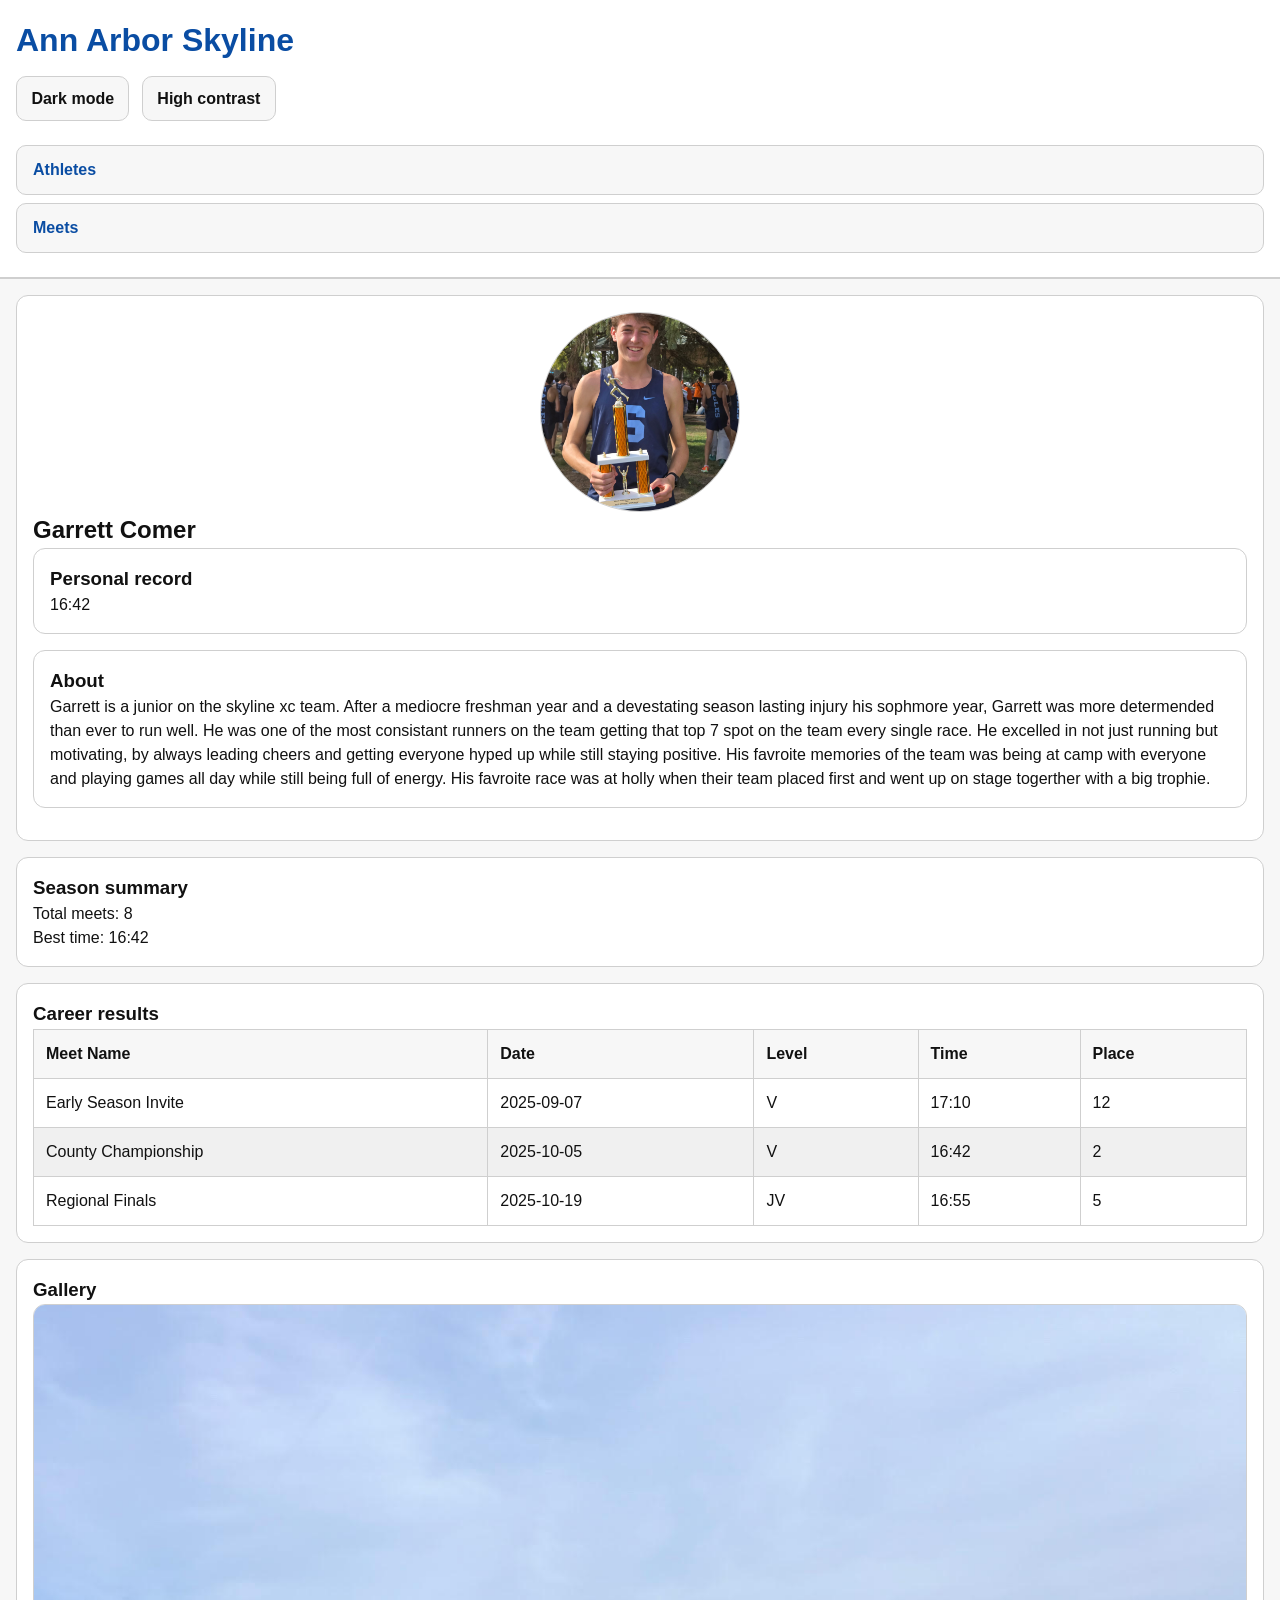
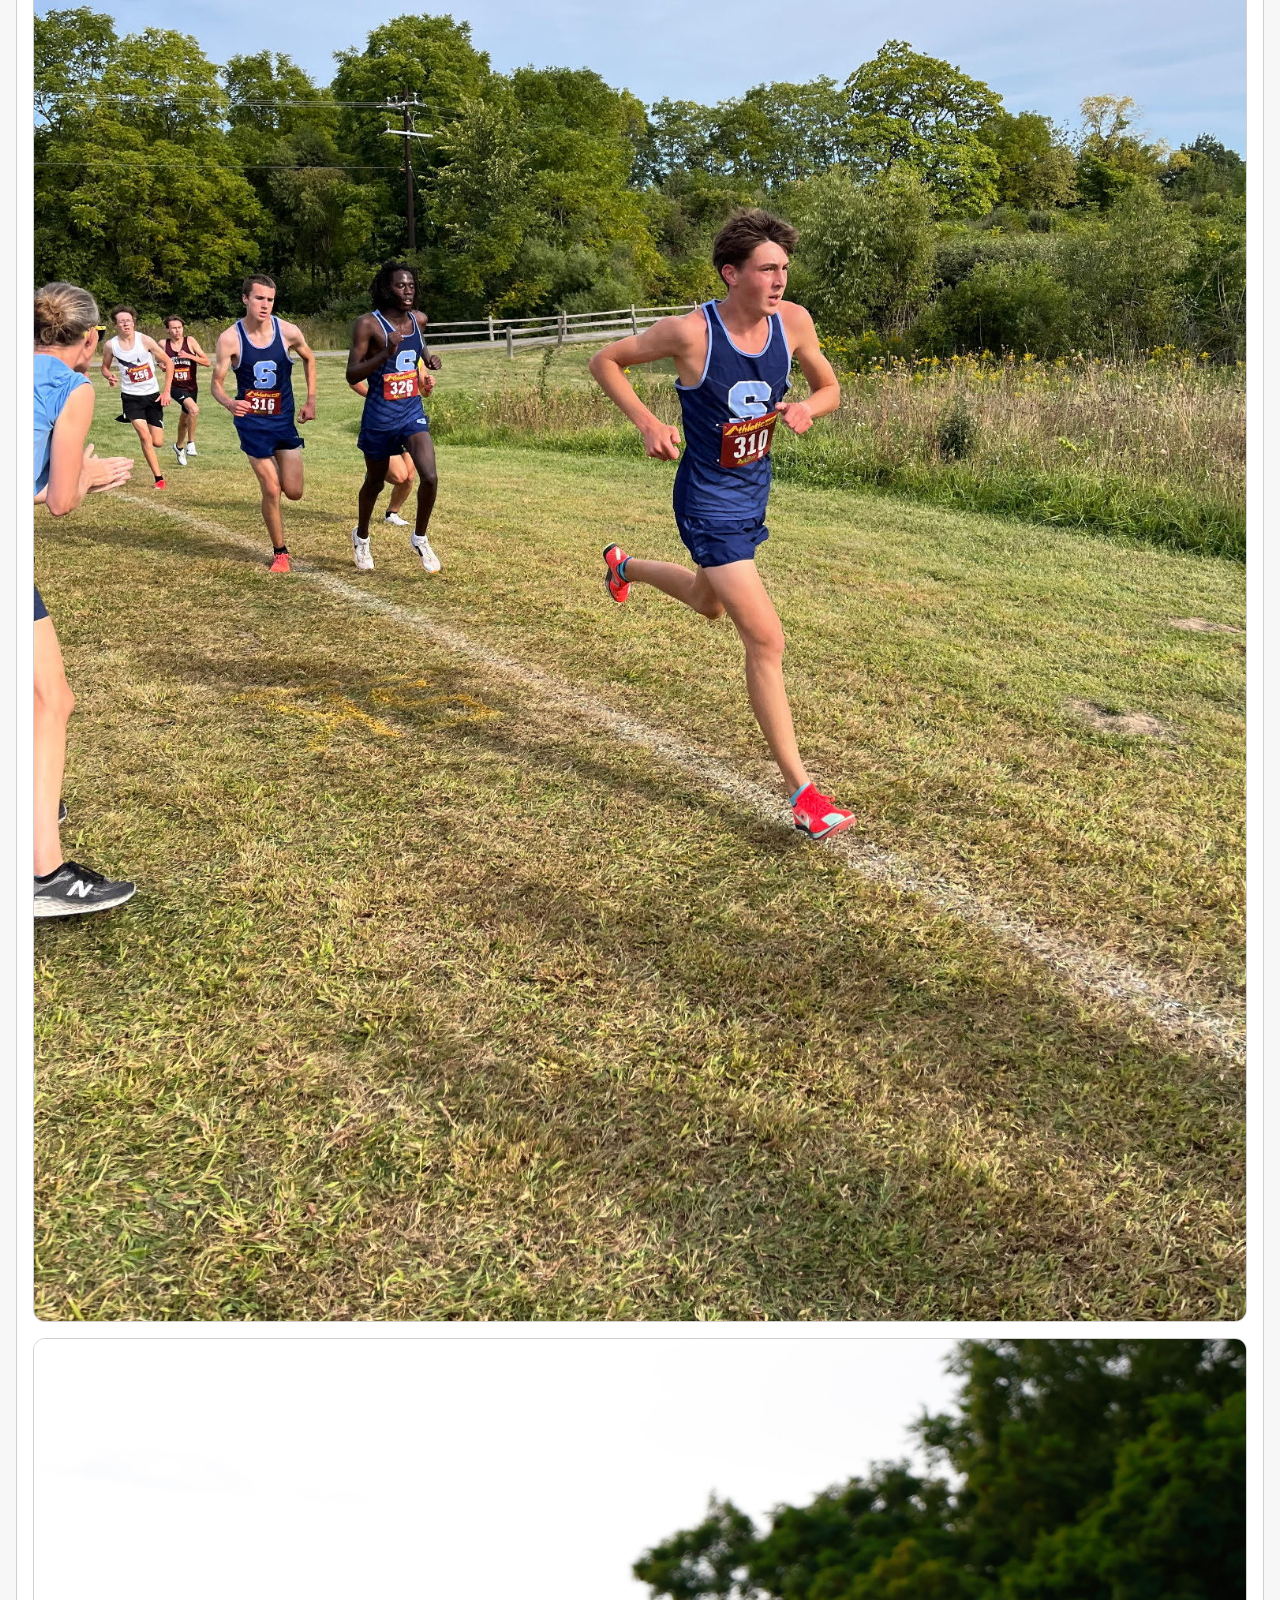
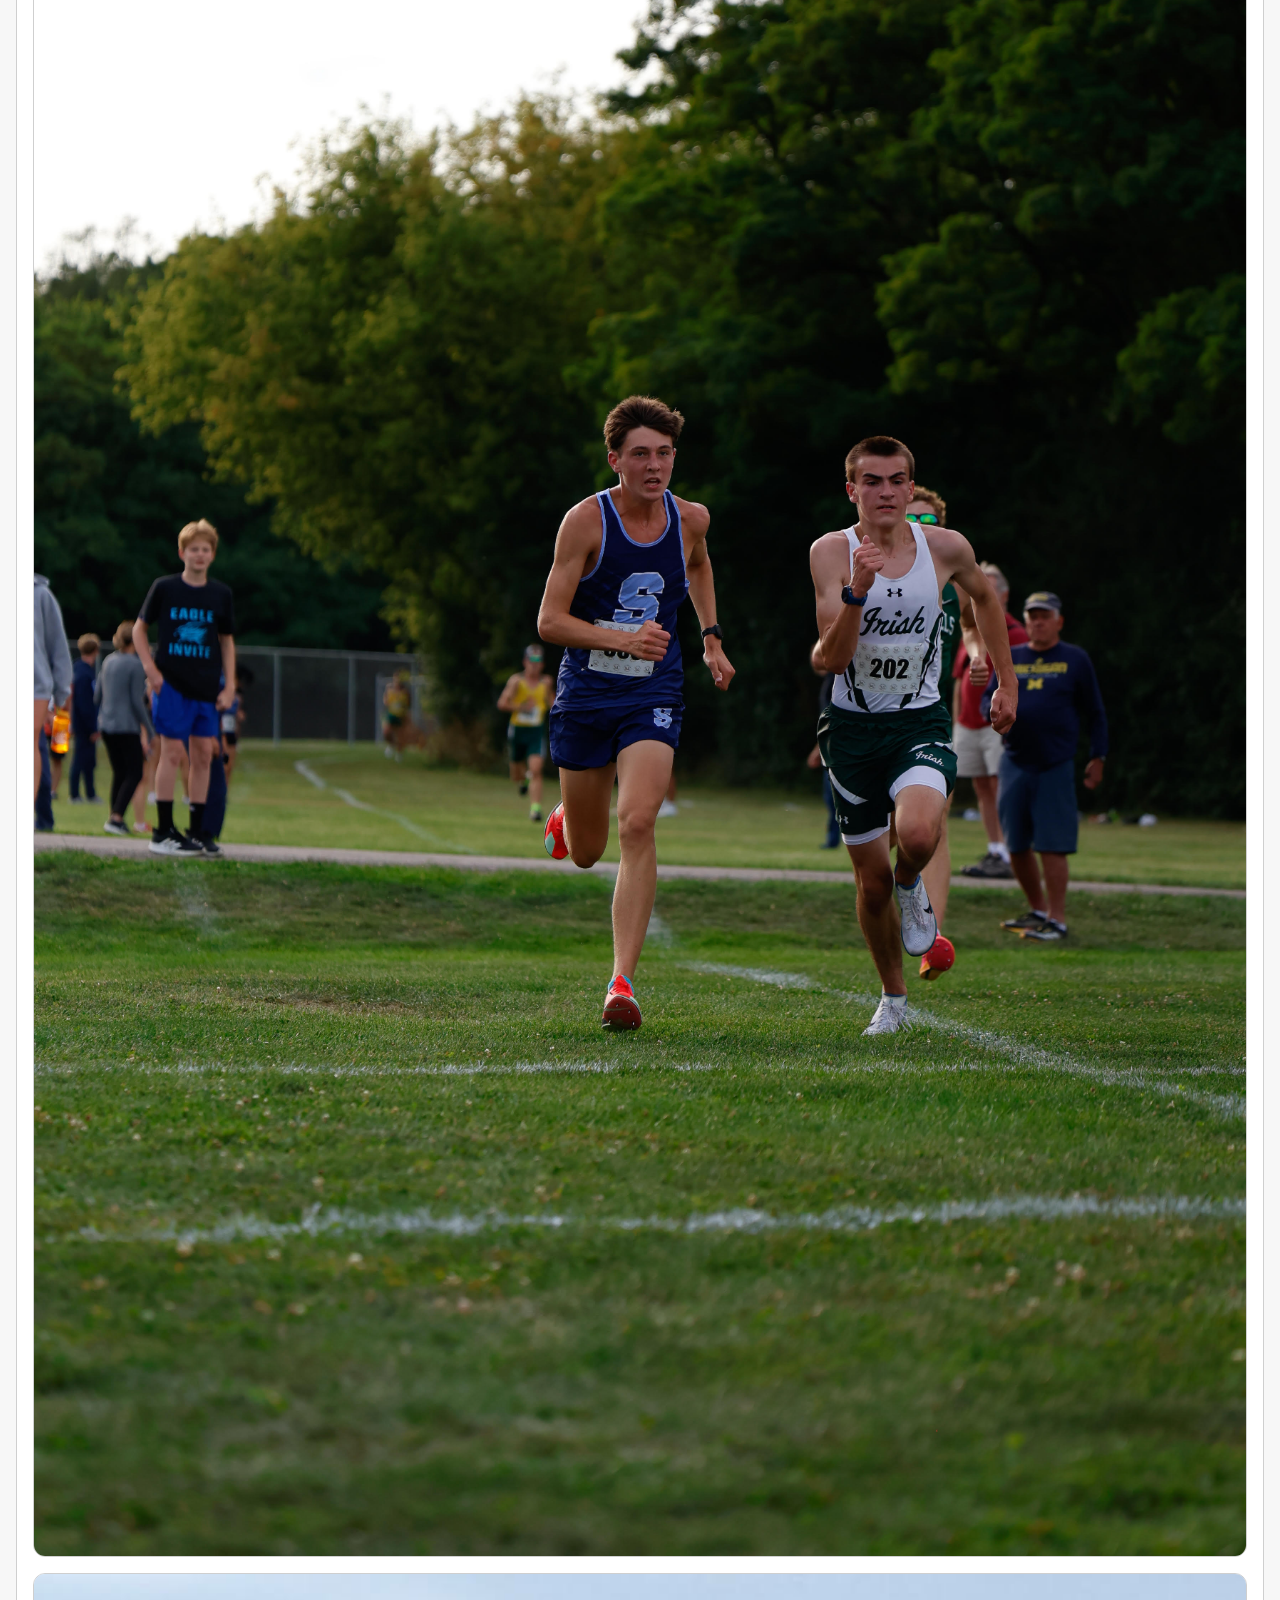
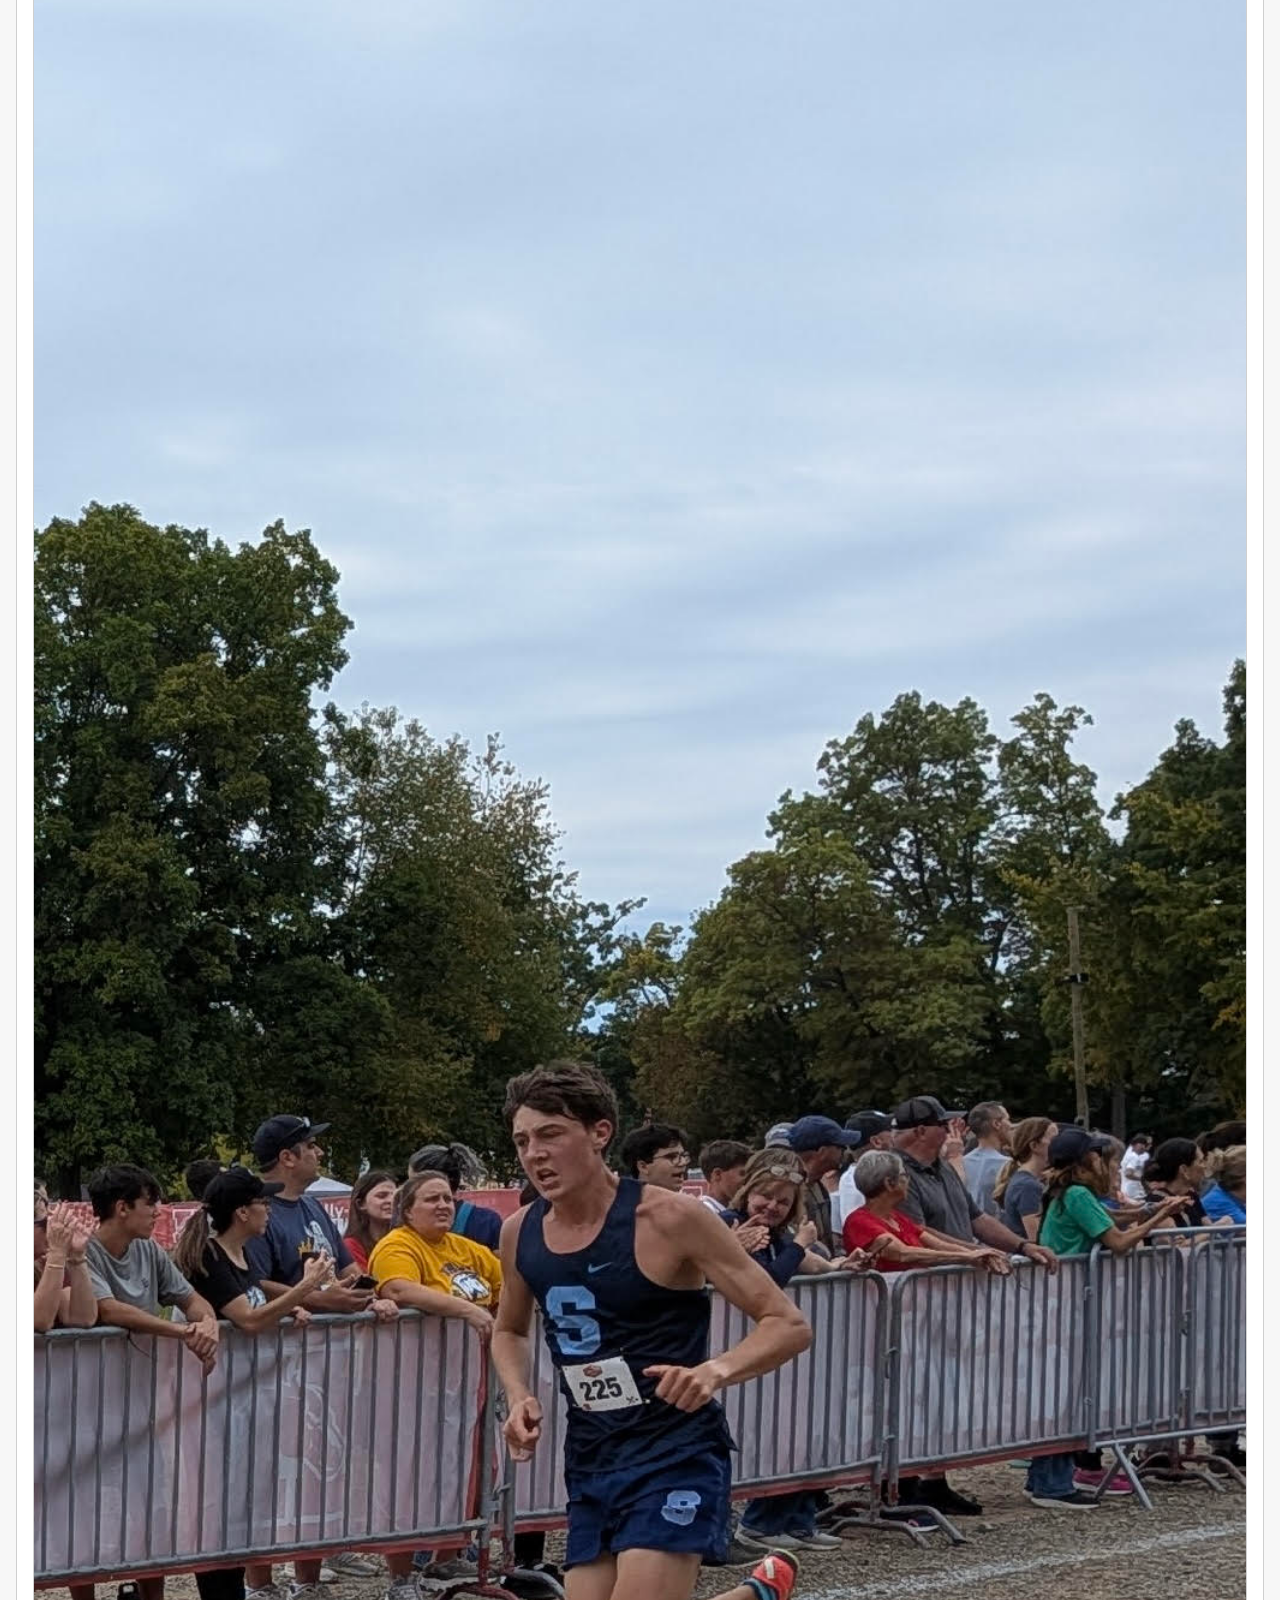
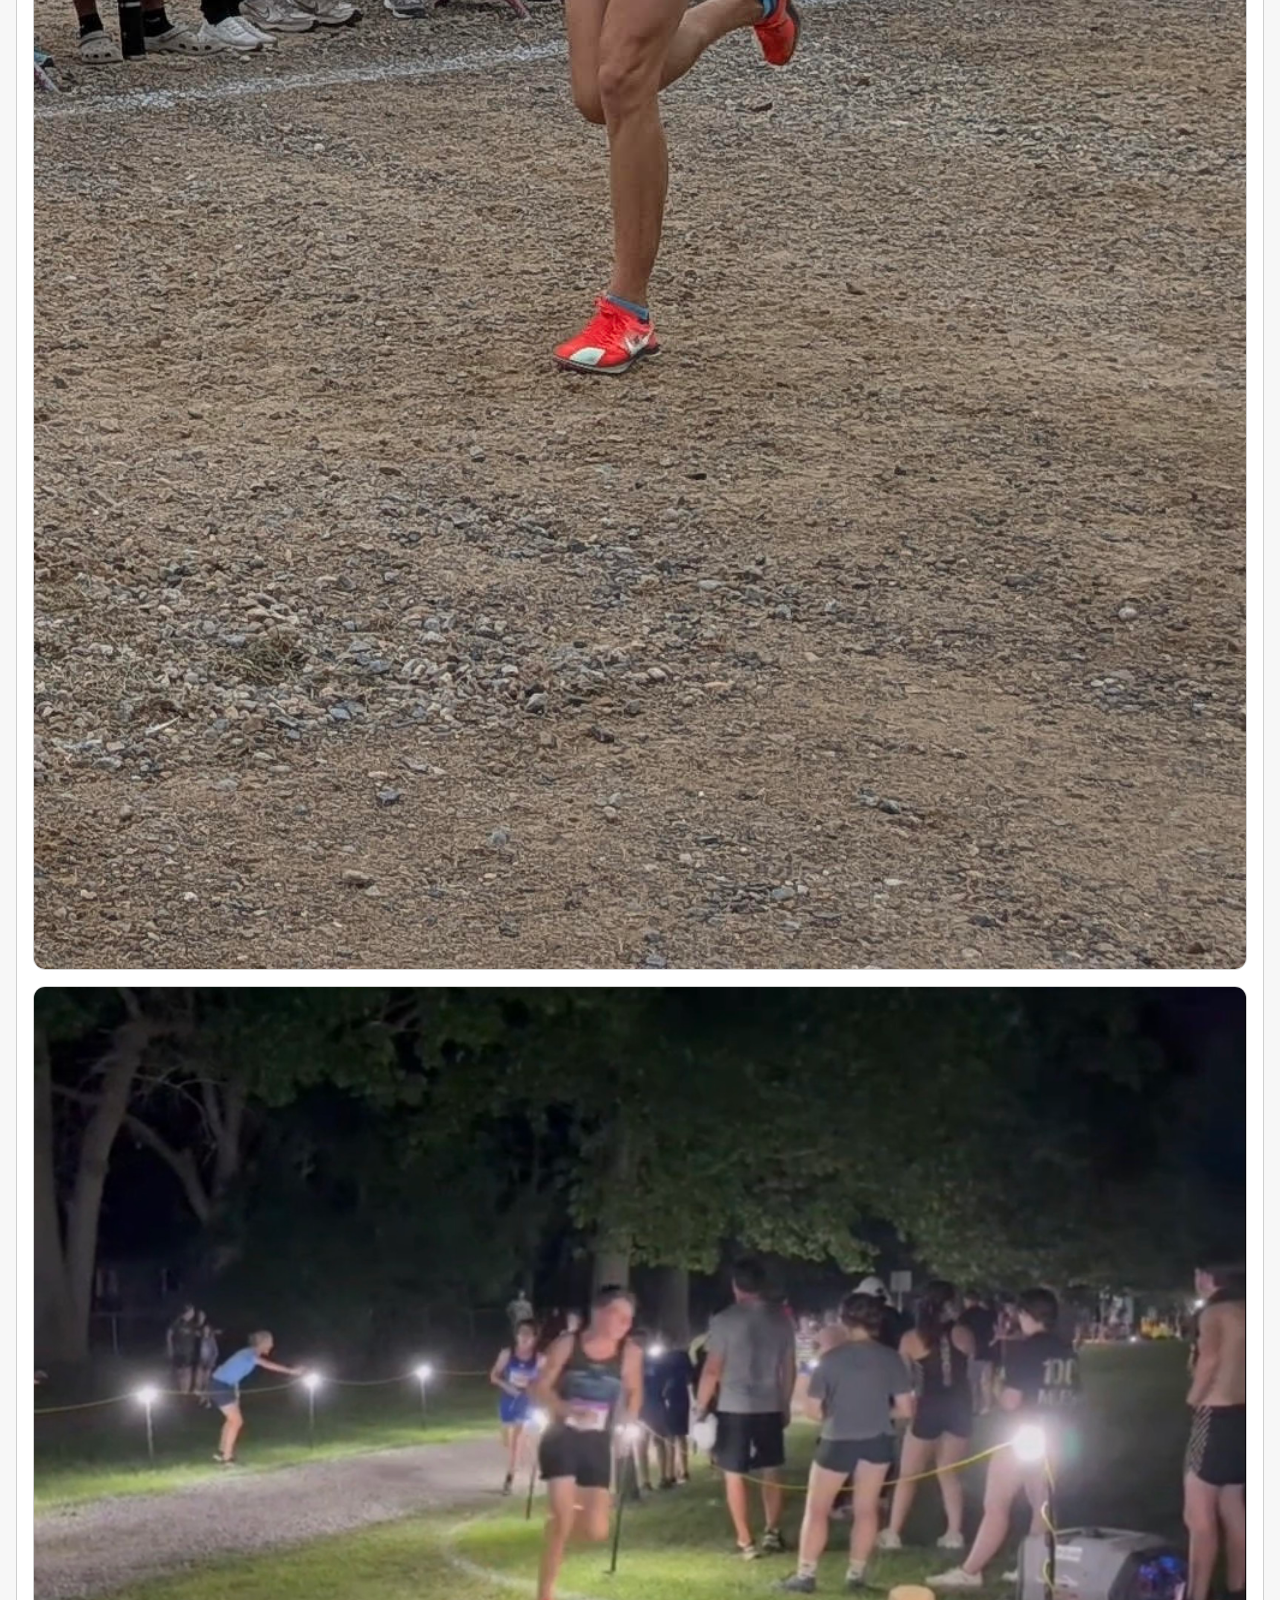
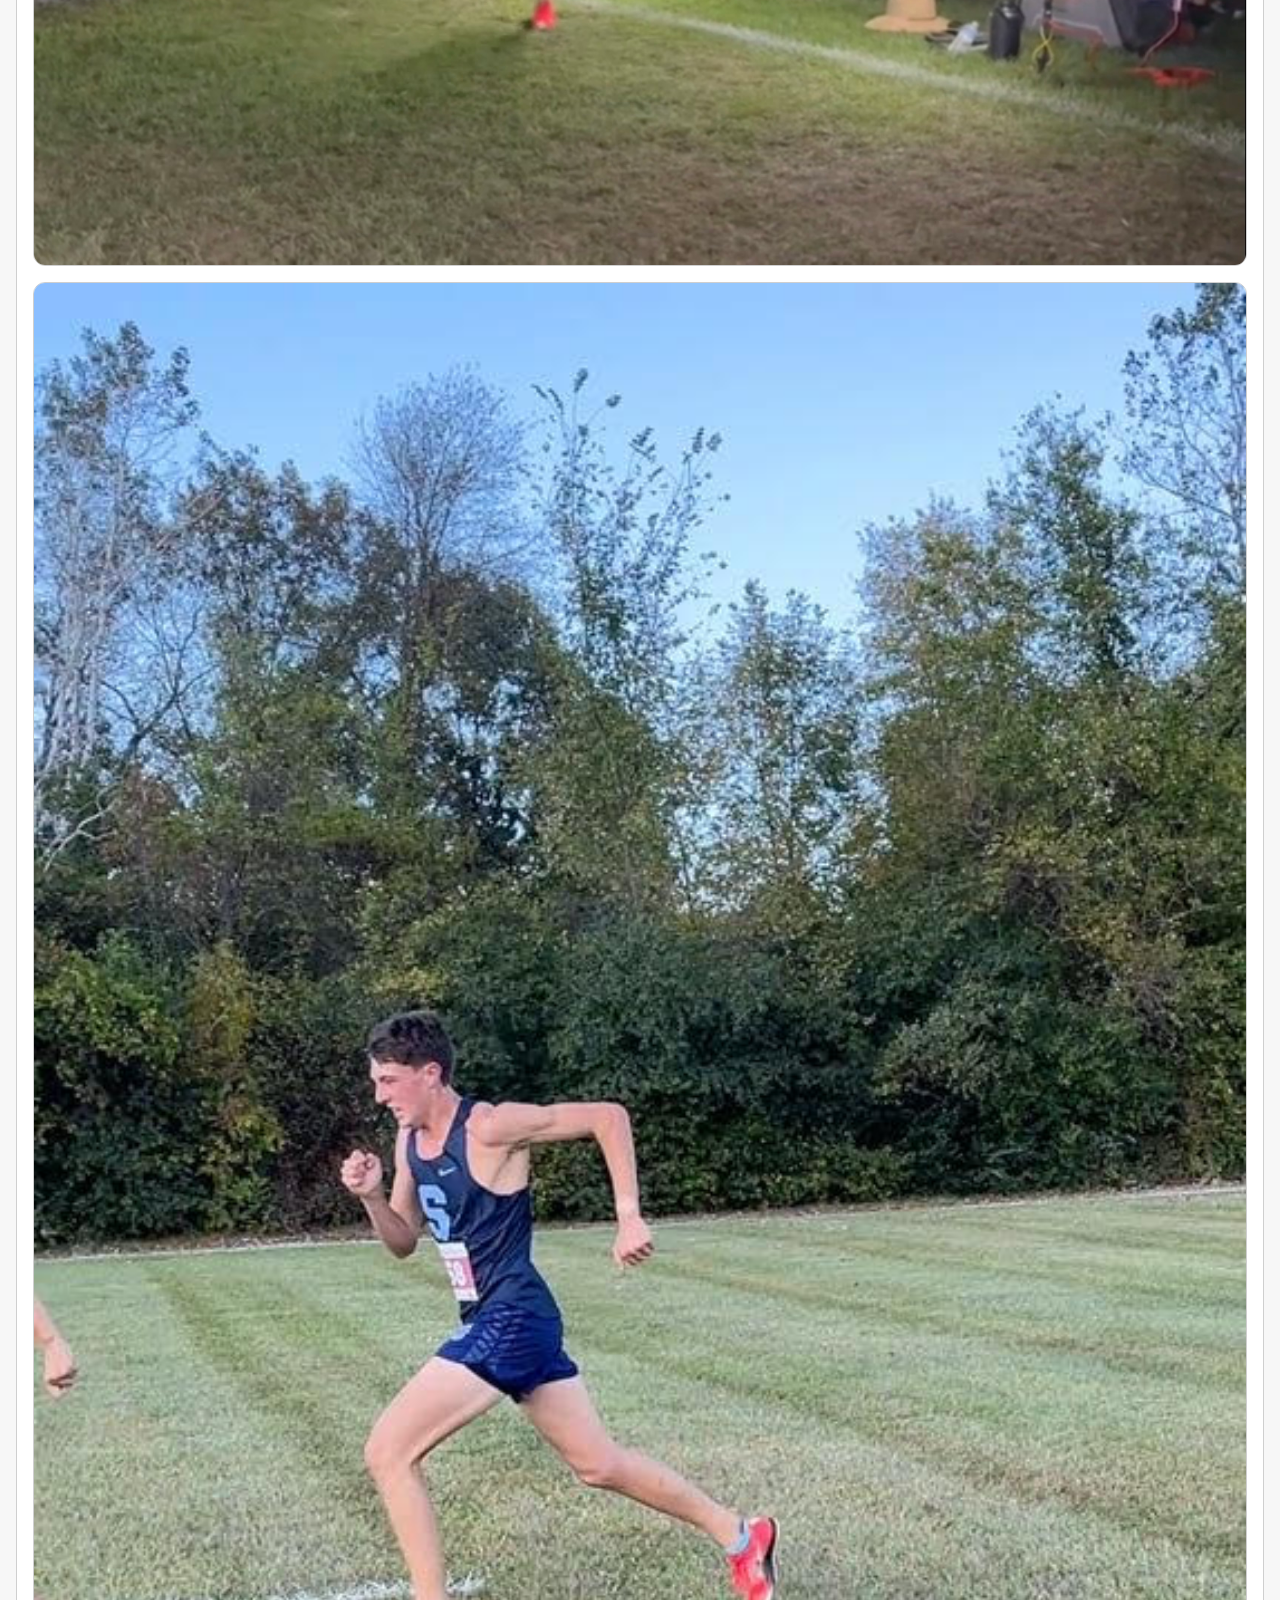
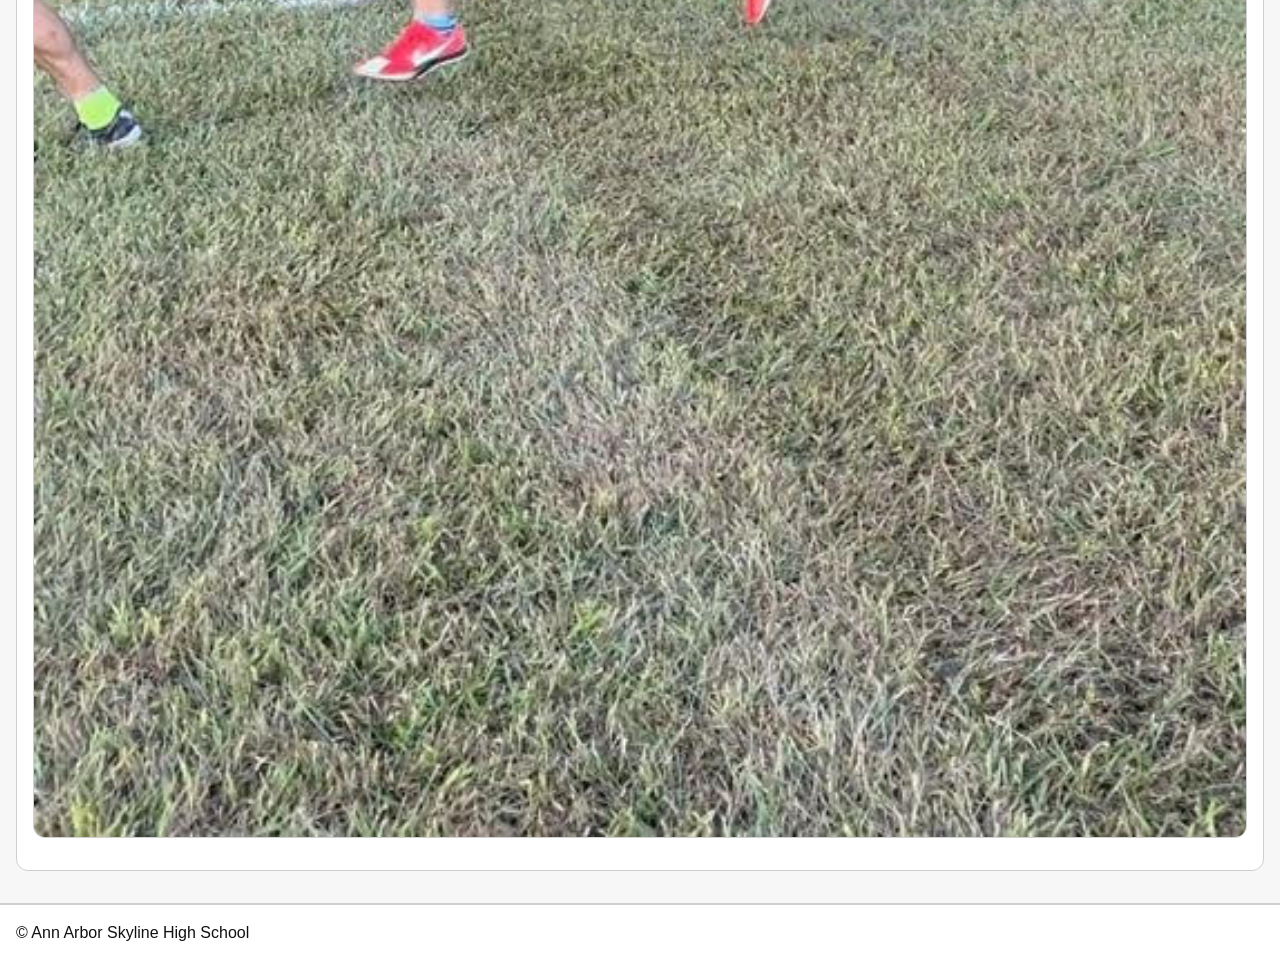
==== athlete.html @ 5687ffa0 "Initial commit" ====
<!doctype html>
<html lang="en">
  <head>
    <meta charset="utf-8" />
    <meta name="viewport" content="width=device-width,initial-scale=1" />
    <title>Ann Arbor Skyline — Garrett Comer</title>
    <link rel="stylesheet" href="css/reset.css" />
    <link rel="stylesheet" href="css/style.css" />
  </head>

  <body>
    <div class="page">
      <header>
        <input type="checkbox" id="dark-mode-toggle" class="theme-toggle" />
        <input type="checkbox" id="contrast-toggle" class="theme-toggle" />

        <h1><a href="index.html">Ann Arbor Skyline</a></h1>

        <div class="toggle-bar">
          <label for="dark-mode-toggle">Dark mode</label>
          <label for="contrast-toggle">High contrast</label>
        </div>

        <nav aria-label="Primary navigation">
          <ul>
            <li><a href="mainAthletes.html">Athletes</a></li>
            <li><a href="mainMeets.html">Meets</a></li>
          </ul>
        </nav>
      </header>

      <main>
        <section>
          <figure class="profile-photo">
            <img src="images/coverPhoto.jpg" alt="Profile photo of Garrett Comer" width="200"/>
          </figure>

          <h2>Garrett Comer</h2>

          <section>
            <h3>Personal record</h3>
            <p>16:42</p>
          </section>

          <section>
            <h3>About</h3>
            <p>
              Garrett is a junior on the skyline xc team. After a mediocre freshman year and a devestating season lasting injury his sophmore year, 
              Garrett was more determended than ever to run well. He was one of the most consistant runners on the team getting that top 7 spot on the 
              team every single race. He excelled in not just running but motivating, by always leading cheers and getting everyone hyped up while still 
              staying positive. His favroite memories of the team was being at camp with everyone and playing games all day while still being full of energy. 
              His favroite race was at holly when their team placed first and went up on stage togerther with a big trophie.
            </p>
          </section>
        </section>

        <section>
          <h3>Season summary</h3>

          <p>Total meets: 8</p>
          <p>Best time: 16:42</p>
        </section>

        <section>
          <h3>Career results</h3>

          <div class="table-wrap">
            <table>
              <thead>
                <tr>
                  <th scope="col">Meet Name</th>
                  <th scope="col">Date</th>
                  <th scope="col">Level</th>
                  <th scope="col">Time</th>
                  <th scope="col">Place</th>
                </tr>
              </thead>

              <tbody>
                <tr>
                  <td>Early Season Invite</td>
                  <td>2025-09-07</td>
                  <td>V</td>
                  <td>17:10</td>
                  <td>12</td>
                </tr>
                <tr>
                  <td>County Championship</td>
                  <td>2025-10-05</td>
                  <td>V</td>
                  <td>16:42</td>
                  <td>2</td>
                </tr>
                <tr>
                  <td>Regional Finals</td>
                  <td>2025-10-19</td>
                  <td>JV</td>
                  <td>16:55</td>
                  <td>5</td>
                </tr>
              </tbody>
            </table>
          </div>
        </section>

        <section>
          <h3>Gallery</h3>

          <ul class="gallery-list">
            <li><img src="images/galleryPic1.jpg" alt="Gallery image 1" width="200"/></li>
            <li><img src="images/galleryPic2.jpg" alt="Gallery image 2" width="200"/></li>
            <li><img src="images/galleryPic3.jpg" alt="Gallery image 3" width="200"/></li>
            <li><img src="images/galleryPic4.jpg" alt="Gallery image 4" width="200"/></li>
            <li><img src="images/galleryPic5.jpg" alt="Gallery image 5" width="200"/></li>
          </ul>
        </section>
      </main>

      <footer>
        <p>&copy; Ann Arbor Skyline High School</p>
      </footer>
    </div>
  </body>
</html>
---- css/style.css ----
/* default color variables */
:root {
  --bg-color: #f7f7f7;
  --card-color: #ffffff;
  --text-color: #111111;
  --accent-color: #0a4da3;
  --border-color: #cfcfcf;
}

* {
  box-sizing: border-box;
}

body {
  margin: 0;
  font-family: Arial, Helvetica, sans-serif;
  background-color: #eaeaea;
  color: #111111;
  line-height: 1.5;
}

.page {
  background-color: var(--bg-color);
  color: var(--text-color);
  min-height: 100vh;
}

/* hidden checkboxes */
.theme-toggle {
  position: absolute;
  left: -9999px;
}

/* dark mode variables */
.page:has(#dark-mode-toggle:checked) {
  --bg-color: #121212;
  --card-color: #1f1f1f;
  --text-color: #f3f3f3;
  --accent-color: #8ec5ff;
  --border-color: #555555;
}

/* high contrast variables */
.page:has(#contrast-toggle:checked) {
  --bg-color: #000000;
  --card-color: #000000;
  --text-color: #ffffff;
  --accent-color: #ffff00;
  --border-color: #ffffff;
}

/* sticky header */
header {
  padding: 1rem;
  background-color: var(--card-color);
  border-bottom: 2px solid var(--border-color);
  position: sticky;
  top: 0;
}

h1 {
  margin: 0 0 0.75rem 0;
  font-size: 2rem;
}

h1 a {
  color: var(--accent-color);
  text-decoration: none;
}

h2, h3 {
  margin-top: 0;
}

main {
  padding: 1rem;
}

section {
  background-color: var(--card-color);
  border: 1px solid var(--border-color);
  border-radius: 12px;
  padding: 1rem;
  margin-bottom: 1rem;
}

nav ul {
  list-style: none;
  padding: 0;
  margin: 0;
}

nav li {
  margin-bottom: 0.5rem;
}

/* nav styling */
nav a {
  display: block;
  padding: 0.75rem 1rem;
  background-color: var(--bg-color);
  border: 1px solid var(--border-color);
  border-radius: 10px;
  color: var(--accent-color);
  text-decoration: none;
  font-weight: bold;
}

.toggle-bar {
  margin-bottom: 1rem;
}

/* dark mode and high contrast toggle buttons */
.toggle-bar label {
  display: inline-block;
  margin-right: 0.5rem;
  margin-bottom: 0.5rem;
  padding: 0.6rem 0.9rem;
  border: 1px solid var(--border-color);
  border-radius: 10px;
  background-color: var(--bg-color);
  color: var(--text-color);
  font-weight: bold;
}

/* forms */
fieldset {
  border: 1px solid var(--border-color);
  border-radius: 12px;
  padding: 1rem;
  background-color: var(--card-color);
  margin-bottom: 1rem;
}

label {
  display: block;
  margin-bottom: 0.35rem;
  font-weight: bold;
}

input, select, button {
  width: 100%;
  padding: 0.75rem;
  margin-bottom: 0.9rem;
  border: 1px solid var(--border-color);
  border-radius: 10px;
  background-color: var(--bg-color);
  color: var(--text-color);
  font: inherit;
}

button {
  font-weight: bold;
}

/* let tables scroll horizontally if wider than screen */
.table-wrap {
  overflow-x: auto;
}

table {
  border-collapse: collapse;
  width: 100%;
  min-width: 500px;
  background-color: var(--card-color);
}

th, td {
  border: 1px solid var(--border-color);
  padding: 0.75rem;
  text-align: left;
}

th {
  background-color: var(--bg-color);
}

tbody tr:nth-child(even) {
  background-color: #f0f0f0;
}

.page:has(#dark-mode-toggle:checked) tbody tr:nth-child(even) {
  background-color: #2a2a2a;
}

.page:has(#contrast-toggle:checked) tbody tr:nth-child(even) {
  background-color: #111111;
}

/* mobile-style image styling */
img {
  display: block;
  width: 100%;
  height: auto;
  border-radius: 12px;
  border: 1px solid var(--border-color);
}

figure {
  margin: 0;
}

ul {
  padding-left: 1.25rem;
}

/* profile photo */
.profile-photo img {
  border-radius: 50%;
  width: 200px;
  height: 200px;
  object-fit: cover;
  margin: 0 auto;
}

/* gallery */
.gallery-list {
  list-style: none;
  padding: 0;
  margin: 0;
}

.gallery-list li {
  margin-bottom: 1rem;
}

footer {
  padding: 1rem;
  border-top: 2px solid var(--border-color);
  background-color: var(--card-color);
}

a {
  color: var(--accent-color);
}

/* handle focus style */
a:focus, button:focus, input:focus, select:focus {
  outline: 3px solid var(--accent-color);
  outline-offset: 2px;
}

/* fade in animation */
section, table, fieldset, img {
  animation: fadein 0.5s ease;
}

@keyframes fadein {
  from {
    opacity: 0;
    transform: translateY(8px);
  }
  to {
    opacity: 1;
    transform: translateY(0);
  }
}

/* reduced motion */
@media (prefers-reduced-motion: reduce) {
  * {
    animation: none !important;
    scroll-behavior: auto !important;
  }
}
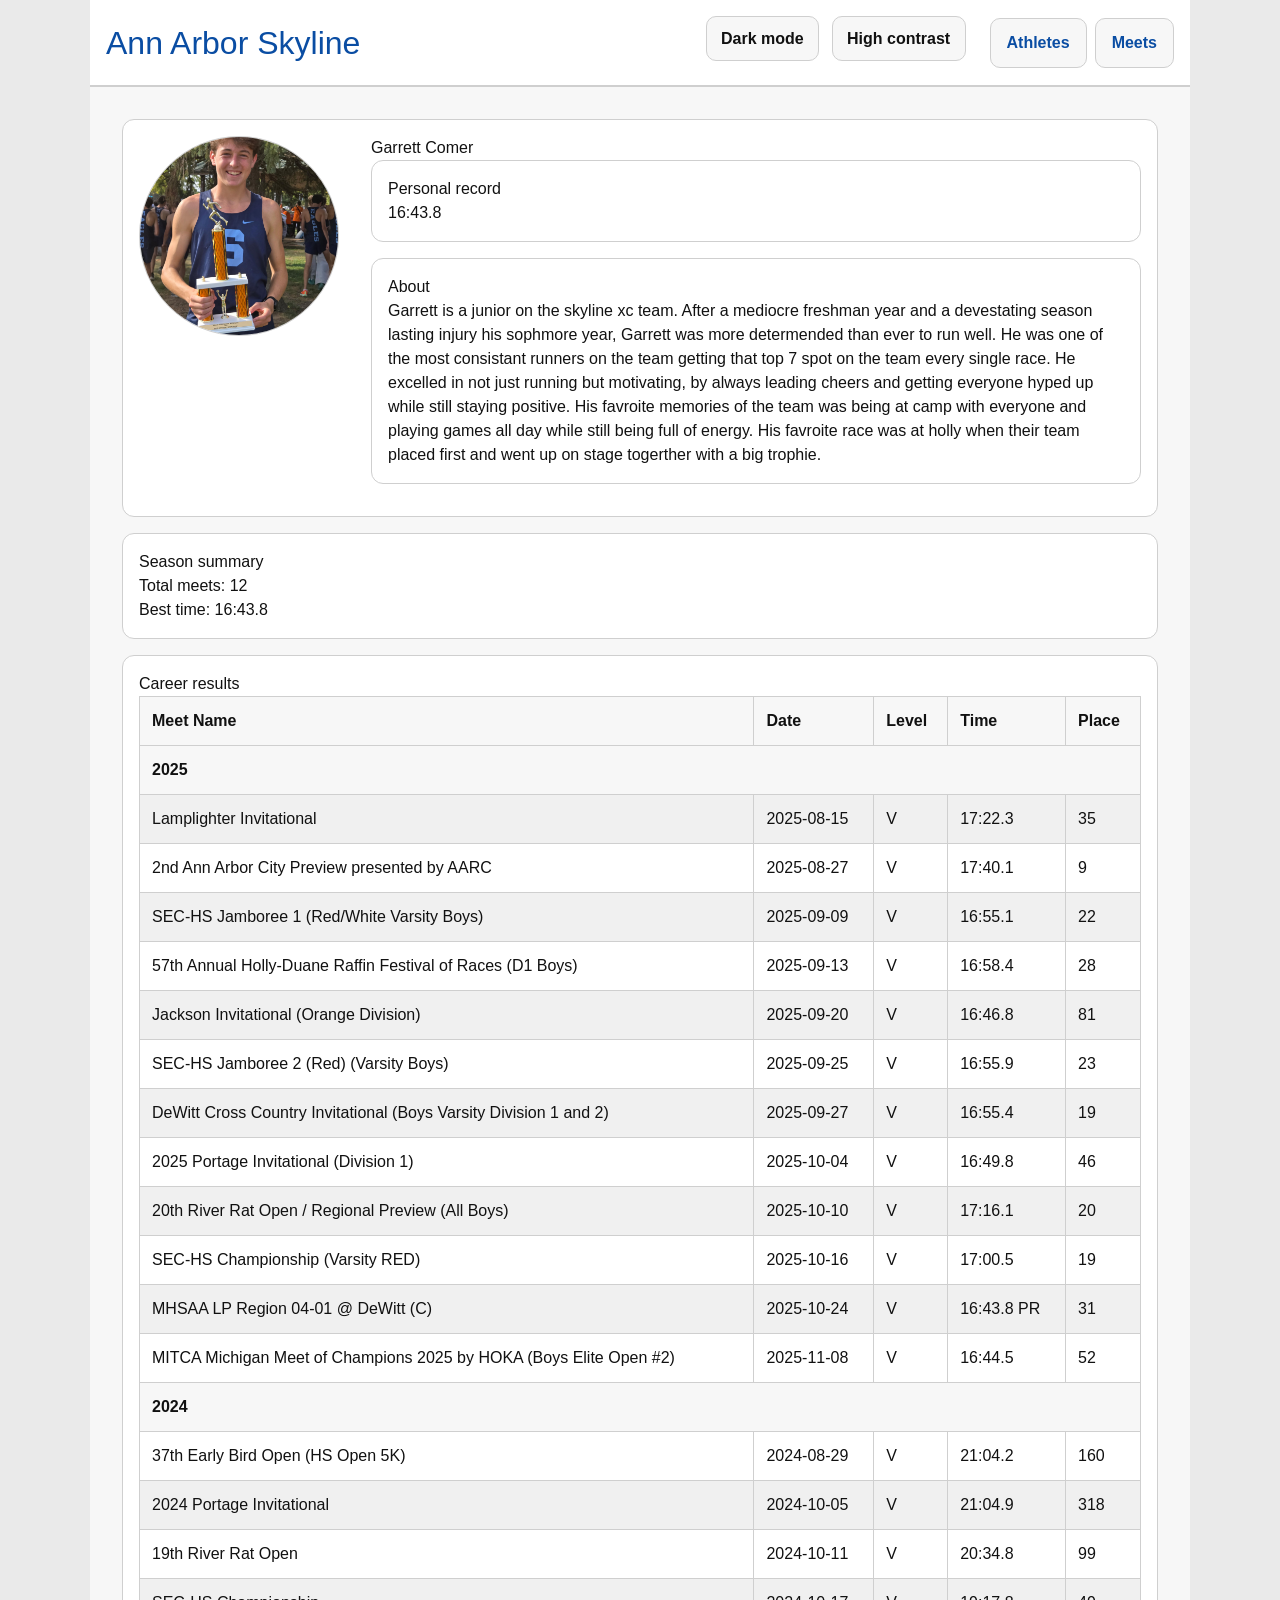
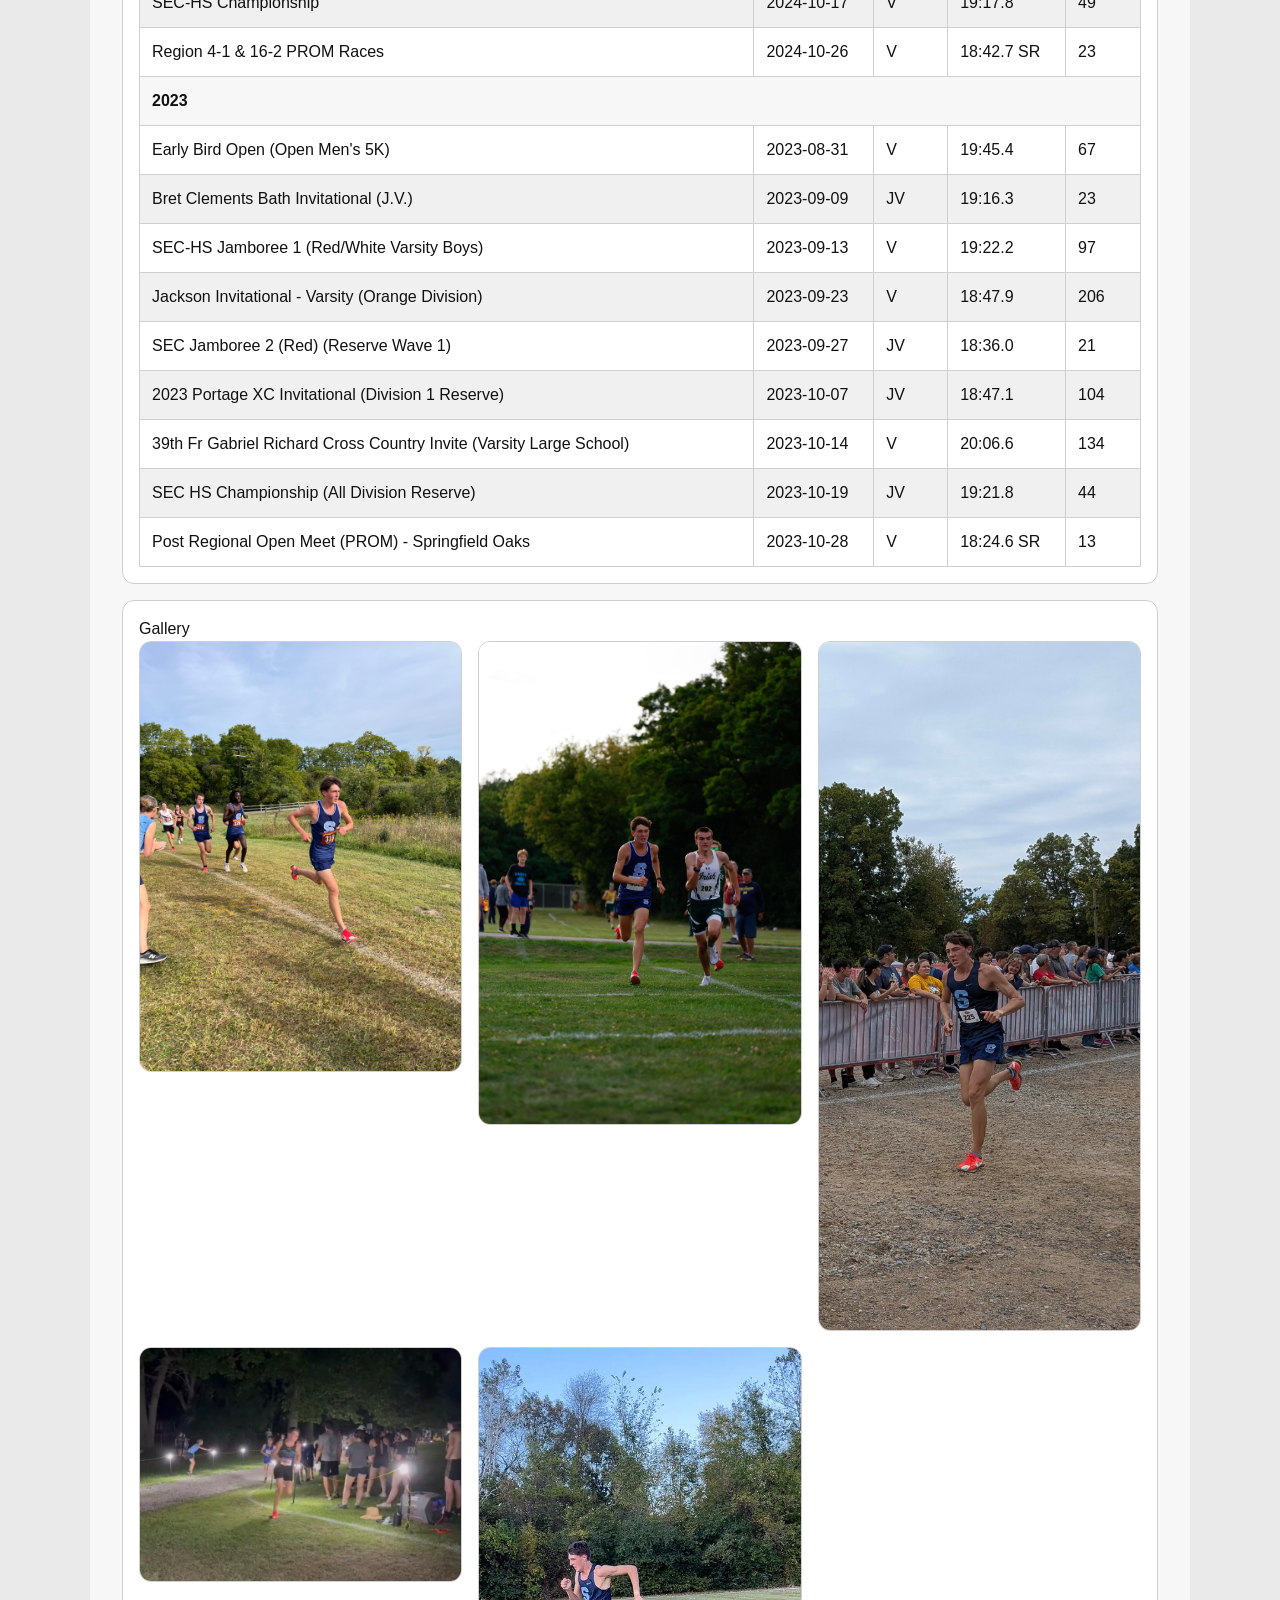
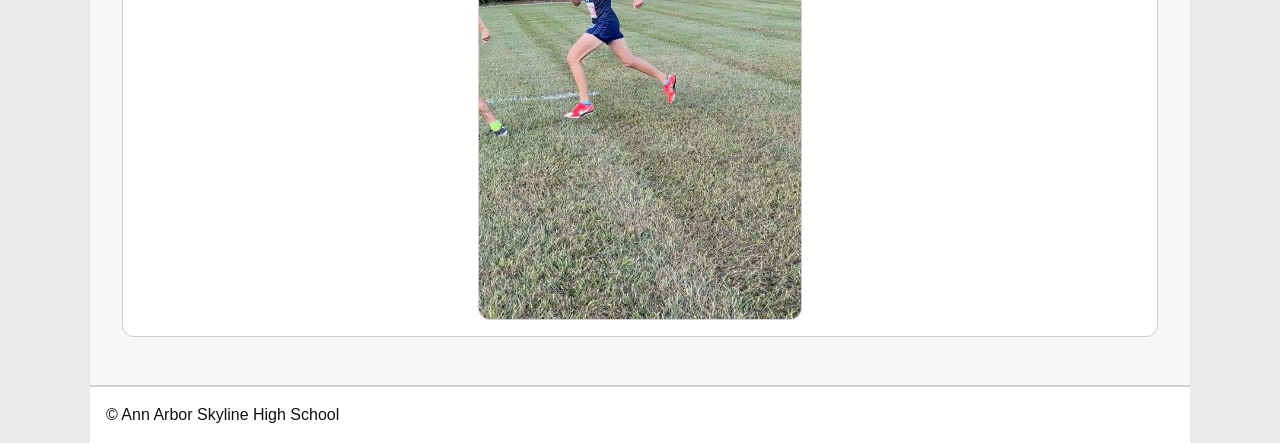
==== commit 03748cbc: "cpd5" ====
--- a/athlete.html
+++ b/athlete.html
@@ -21,7 +21,7 @@
           <label for="contrast-toggle">High contrast</label>
         </div>
 
-        <nav aria-label="Primary navigation">
+        <nav>
           <ul>
             <li><a href="mainAthletes.html">Athletes</a></li>
             <li><a href="mainMeets.html">Meets</a></li>
@@ -30,39 +30,41 @@
       </header>
 
       <main>
+        <section class="profile-header">
+          <figure class="profile-photo">
+            <img src="images/coverPhoto.jpg" alt="Garrett Comer"/>
+          </figure>
+
+          <div class="profile-info">
+            <h2>Garrett Comer</h2>
+
+            <section>
+              <h3>Personal record</h3>
+              <p>16:43.8</p>
+            </section>
+
+            <section>
+              <h3>About</h3>
+              <p>
+                Garrett is a junior on the skyline xc team. After a mediocre freshman year and a devestating season lasting injury his sophmore year,
+                Garrett was more determended than ever to run well. He was one of the most consistant runners on the team getting that top 7 spot on the
+                team every single race. He excelled in not just running but motivating, by always leading cheers and getting everyone hyped up while still
+                staying positive. His favroite memories of the team was being at camp with everyone and playing games all day while still being full of energy.
+                His favroite race was at holly when their team placed first and went up on stage togerther with a big trophie.
+              </p>
+            </section>
+          </div>
+        </section>
+
         <section>
-          <figure class="profile-photo">
-            <img src="images/coverPhoto.jpg" alt="Profile photo of Garrett Comer" width="200"/>
-          </figure>
-
-          <h2>Garrett Comer</h2>
-
-          <section>
-            <h3>Personal record</h3>
-            <p>16:42</p>
-          </section>
-
-          <section>
-            <h3>About</h3>
-            <p>
-              Garrett is a junior on the skyline xc team. After a mediocre freshman year and a devestating season lasting injury his sophmore year, 
-              Garrett was more determended than ever to run well. He was one of the most consistant runners on the team getting that top 7 spot on the 
-              team every single race. He excelled in not just running but motivating, by always leading cheers and getting everyone hyped up while still 
-              staying positive. His favroite memories of the team was being at camp with everyone and playing games all day while still being full of energy. 
-              His favroite race was at holly when their team placed first and went up on stage togerther with a big trophie.
-            </p>
-          </section>
+          <h2>Season summary</h2>
+
+          <p>Total meets: 12</p>
+          <p>Best time: 16:43.8</p>
         </section>
 
         <section>
-          <h3>Season summary</h3>
-
-          <p>Total meets: 8</p>
-          <p>Best time: 16:42</p>
-        </section>
-
-        <section>
-          <h3>Career results</h3>
+          <h2>Career results</h2>
 
           <div class="table-wrap">
             <table>
@@ -77,26 +79,192 @@
               </thead>
 
               <tbody>
-                <tr>
-                  <td>Early Season Invite</td>
-                  <td>2025-09-07</td>
-                  <td>V</td>
-                  <td>17:10</td>
-                  <td>12</td>
-                </tr>
-                <tr>
-                  <td>County Championship</td>
-                  <td>2025-10-05</td>
-                  <td>V</td>
-                  <td>16:42</td>
-                  <td>2</td>
-                </tr>
-                <tr>
-                  <td>Regional Finals</td>
-                  <td>2025-10-19</td>
-                  <td>JV</td>
-                  <td>16:55</td>
-                  <td>5</td>
+                <tr><th colspan="5" scope="rowgroup">2025</th></tr>
+                <tr>
+                  <td>Lamplighter Invitational</td>
+                  <td>2025-08-15</td>
+                  <td>V</td>
+                  <td>17:22.3</td>
+                  <td>35</td>
+                </tr>
+                <tr>
+                  <td>2nd Ann Arbor City Preview presented by AARC</td>
+                  <td>2025-08-27</td>
+                  <td>V</td>
+                  <td>17:40.1</td>
+                  <td>9</td>
+                </tr>
+                <tr>
+                  <td>SEC-HS Jamboree 1 (Red/White Varsity Boys)</td>
+                  <td>2025-09-09</td>
+                  <td>V</td>
+                  <td>16:55.1</td>
+                  <td>22</td>
+                </tr>
+                <tr>
+                  <td>57th Annual Holly-Duane Raffin Festival of Races (D1 Boys)</td>
+                  <td>2025-09-13</td>
+                  <td>V</td>
+                  <td>16:58.4</td>
+                  <td>28</td>
+                </tr>
+                <tr>
+                  <td>Jackson Invitational (Orange Division)</td>
+                  <td>2025-09-20</td>
+                  <td>V</td>
+                  <td>16:46.8</td>
+                  <td>81</td>
+                </tr>
+                <tr>
+                  <td>SEC-HS Jamboree 2 (Red) (Varsity Boys)</td>
+                  <td>2025-09-25</td>
+                  <td>V</td>
+                  <td>16:55.9</td>
+                  <td>23</td>
+                </tr>
+                <tr>
+                  <td>DeWitt Cross Country Invitational (Boys Varsity Division 1 and 2)</td>
+                  <td>2025-09-27</td>
+                  <td>V</td>
+                  <td>16:55.4</td>
+                  <td>19</td>
+                </tr>
+                <tr>
+                  <td>2025 Portage Invitational (Division 1)</td>
+                  <td>2025-10-04</td>
+                  <td>V</td>
+                  <td>16:49.8</td>
+                  <td>46</td>
+                </tr>
+                <tr>
+                  <td>20th River Rat Open / Regional Preview (All Boys)</td>
+                  <td>2025-10-10</td>
+                  <td>V</td>
+                  <td>17:16.1</td>
+                  <td>20</td>
+                </tr>
+                <tr>
+                  <td>SEC-HS Championship (Varsity RED)</td>
+                  <td>2025-10-16</td>
+                  <td>V</td>
+                  <td>17:00.5</td>
+                  <td>19</td>
+                </tr>
+                <tr>
+                  <td>MHSAA LP Region 04-01 @ DeWitt (C)</td>
+                  <td>2025-10-24</td>
+                  <td>V</td>
+                  <td>16:43.8 PR</td>
+                  <td>31</td>
+                </tr>
+                <tr>
+                  <td>MITCA Michigan Meet of Champions 2025 by HOKA (Boys Elite Open #2)</td>
+                  <td>2025-11-08</td>
+                  <td>V</td>
+                  <td>16:44.5</td>
+                  <td>52</td>
+                </tr>
+
+                <tr><th colspan="5" scope="rowgroup">2024</th></tr>
+                <tr>
+                  <td>37th Early Bird Open (HS Open 5K)</td>
+                  <td>2024-08-29</td>
+                  <td>V</td>
+                  <td>21:04.2</td>
+                  <td>160</td>
+                </tr>
+                <tr>
+                  <td>2024 Portage Invitational</td>
+                  <td>2024-10-05</td>
+                  <td>V</td>
+                  <td>21:04.9</td>
+                  <td>318</td>
+                </tr>
+                <tr>
+                  <td>19th River Rat Open</td>
+                  <td>2024-10-11</td>
+                  <td>V</td>
+                  <td>20:34.8</td>
+                  <td>99</td>
+                </tr>
+                <tr>
+                  <td>SEC-HS Championship</td>
+                  <td>2024-10-17</td>
+                  <td>V</td>
+                  <td>19:17.8</td>
+                  <td>49</td>
+                </tr>
+                <tr>
+                  <td>Region 4-1 &amp; 16-2 PROM Races</td>
+                  <td>2024-10-26</td>
+                  <td>V</td>
+                  <td>18:42.7 SR</td>
+                  <td>23</td>
+                </tr>
+
+                <tr><th colspan="5" scope="rowgroup">2023</th></tr>
+                <tr>
+                  <td>Early Bird Open (Open Men's 5K)</td>
+                  <td>2023-08-31</td>
+                  <td>V</td>
+                  <td>19:45.4</td>
+                  <td>67</td>
+                </tr>
+                <tr>
+                  <td>Bret Clements Bath Invitational (J.V.)</td>
+                  <td>2023-09-09</td>
+                  <td>JV</td>
+                  <td>19:16.3</td>
+                  <td>23</td>
+                </tr>
+                <tr>
+                  <td>SEC-HS Jamboree 1 (Red/White Varsity Boys)</td>
+                  <td>2023-09-13</td>
+                  <td>V</td>
+                  <td>19:22.2</td>
+                  <td>97</td>
+                </tr>
+                <tr>
+                  <td>Jackson Invitational - Varsity (Orange Division)</td>
+                  <td>2023-09-23</td>
+                  <td>V</td>
+                  <td>18:47.9</td>
+                  <td>206</td>
+                </tr>
+                <tr>
+                  <td>SEC Jamboree 2 (Red) (Reserve Wave 1)</td>
+                  <td>2023-09-27</td>
+                  <td>JV</td>
+                  <td>18:36.0</td>
+                  <td>21</td>
+                </tr>
+                <tr>
+                  <td>2023 Portage XC Invitational (Division 1 Reserve)</td>
+                  <td>2023-10-07</td>
+                  <td>JV</td>
+                  <td>18:47.1</td>
+                  <td>104</td>
+                </tr>
+                <tr>
+                  <td>39th Fr Gabriel Richard Cross Country Invite (Varsity Large School)</td>
+                  <td>2023-10-14</td>
+                  <td>V</td>
+                  <td>20:06.6</td>
+                  <td>134</td>
+                </tr>
+                <tr>
+                  <td>SEC HS Championship (All Division Reserve)</td>
+                  <td>2023-10-19</td>
+                  <td>JV</td>
+                  <td>19:21.8</td>
+                  <td>44</td>
+                </tr>
+                <tr>
+                  <td>Post Regional Open Meet (PROM) - Springfield Oaks</td>
+                  <td>2023-10-28</td>
+                  <td>V</td>
+                  <td>18:24.6 SR</td>
+                  <td>13</td>
                 </tr>
               </tbody>
             </table>
@@ -104,14 +272,14 @@
         </section>
 
         <section>
-          <h3>Gallery</h3>
+          <h2>Gallery</h2>
 
           <ul class="gallery-list">
-            <li><img src="images/galleryPic1.jpg" alt="Gallery image 1" width="200"/></li>
-            <li><img src="images/galleryPic2.jpg" alt="Gallery image 2" width="200"/></li>
-            <li><img src="images/galleryPic3.jpg" alt="Gallery image 3" width="200"/></li>
-            <li><img src="images/galleryPic4.jpg" alt="Gallery image 4" width="200"/></li>
-            <li><img src="images/galleryPic5.jpg" alt="Gallery image 5" width="200"/></li>
+            <li><img src="images/galleryPic1.jpg" alt=""/></li>
+            <li><img src="images/galleryPic2.jpg" alt=""/></li>
+            <li><img src="images/galleryPic3.jpg" alt=""/></li>
+            <li><img src="images/galleryPic4.jpg" alt=""/></li>
+            <li><img src="images/galleryPic5.jpg" alt=""/></li>
           </ul>
         </section>
       </main>
@@ -121,4 +289,4 @@
       </footer>
     </div>
   </body>
-</html>+</html>
--- a/css/style.css
+++ b/css/style.css
@@ -173,6 +173,7 @@
 
 th {
   background-color: var(--bg-color);
+  color: var(--text-color);
 }
 
 tbody tr:nth-child(even) {
@@ -256,10 +257,104 @@
   }
 }
 
+/* tablet (600px and up) */
+@media (min-width: 600px) {
+  header {
+    display: flex;
+    flex-wrap: wrap;
+    align-items: center;
+    gap: 0.5rem 1rem;
+  }
+
+  h1 {
+    margin: 0;
+    flex: 1;
+  }
+
+  .toggle-bar {
+    margin-bottom: 0;
+  }
+
+  nav {
+    flex-basis: 100%;
+  }
+
+  nav ul {
+    display: flex;
+    gap: 0.5rem;
+  }
+
+  nav li {
+    margin-bottom: 0;
+  }
+
+  fieldset {
+    display: flex;
+    flex-wrap: wrap;
+    align-items: center;
+    gap: 0.5rem 1rem;
+  }
+
+  fieldset legend {
+    flex-basis: 100%;
+  }
+
+  fieldset label {
+    margin-bottom: 0;
+  }
+
+  fieldset input,
+  fieldset select {
+    width: auto;
+    flex: 1;
+    margin-bottom: 0;
+  }
+
+  fieldset button {
+    width: auto;
+    margin-bottom: 0;
+  }
+}
+
+/* desktop (900px and up) */
+@media (min-width: 900px) {
+  .page {
+    max-width: 1100px;
+    margin: 0 auto;
+  }
+
+  main {
+    padding: 2rem;
+  }
+
+  nav {
+    flex-basis: auto;
+  }
+
+  .profile-header {
+    display: flex;
+    gap: 2rem;
+    align-items: flex-start;
+  }
+
+  .profile-info {
+    flex: 1;
+  }
+
+  .gallery-list {
+    display: grid;
+    grid-template-columns: repeat(3, 1fr);
+    gap: 1rem;
+  }
+
+  .gallery-list li {
+    margin-bottom: 0;
+  }
+}
+
 /* reduced motion */
 @media (prefers-reduced-motion: reduce) {
-  * {
-    animation: none !important;
-    scroll-behavior: auto !important;
-  }
-}+  section, table, fieldset, img {
+    animation: none;
+  }
+}
